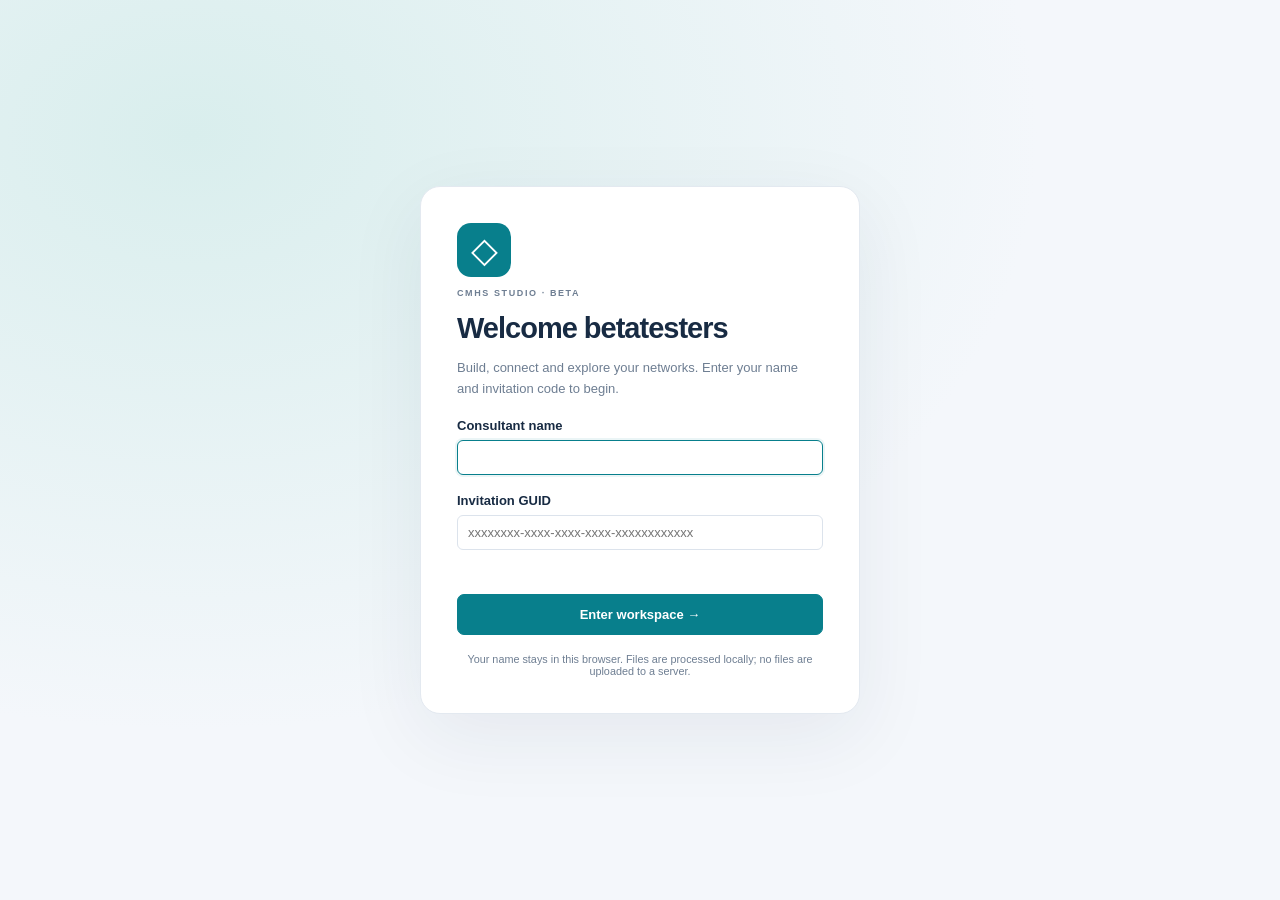
==== index.html @ e3299ab1 "Initial Release Beta" ====
<!doctype html>
<html lang="en">
<head>
 <meta charset="utf-8"><meta name="viewport" content="width=device-width,initial-scale=1">
 <title>CMHS Studio v2 · Network editor</title>
 <link rel="icon" href="icon.svg" type="image/svg+xml"><link rel="stylesheet" href="style.css">
</head>
<body>
 <section id="beta-screen" class="beta-screen" hidden aria-labelledby="beta-title">
  <form id="beta-form" class="beta-card">
   <span class="beta-mark" aria-hidden="true">◇</span><p class="eyebrow">CMHS STUDIO · BETA</p>
   <h1 id="beta-title">Welcome betatesters</h1>
   <p>Build, connect and explore your networks. Enter your name and invitation code to begin.</p>
   <label for="beta-name">Consultant name</label><input id="beta-name" name="name" autocomplete="name" maxlength="100" required>
   <label for="beta-code">Invitation GUID</label><input id="beta-code" name="invitation" type="password" autocomplete="off" autocapitalize="off" spellcheck="false" placeholder="xxxxxxxx-xxxx-xxxx-xxxx-xxxxxxxxxxxx" required>
   <p id="beta-error" class="beta-error" role="alert"></p><button class="primary" type="submit">Enter workspace →</button>
   <small>Your name stays in this browser. Files are processed locally; no files are uploaded to a server.</small>
  </form>
 </section>
 <header class="app-header">

  <a class="brand" href="./index.html" aria-label="CMHS Studio home"><span class="brand-icon">◇</span><span>CMHS <strong>Studio</strong><sup class="version-badge">v2</sup><small>NETWORK WORKSPACE</small></span></a>
  <div class="header-divider"></div><span class="local-badge"><i></i>Local workspace</span>
  <div class="header-actions"><button id="help-btn" class="quiet">Guide <kbd>?</kbd></button><button id="import-btn">↑ Import XML</button><button id="export-btn" class="primary">↓ Save / Export</button></div>
 </header>
 <main class="workspace">
  <aside class="sidebar">
   <div class="side-tabs" role="tablist"><button id="networks-tab" class="active" role="tab" aria-selected="true">Networks <span id="network-total"></span></button><button id="library-tab" role="tab" aria-selected="false">Library <span id="type-total"></span></button></div>
   <div class="side-search"><input id="catalog-search" type="search" placeholder="Search networks…" aria-label="Search networks or element library"><span>⌕</span></div>
   <div id="library-filter" class="role-filters" hidden><button data-role="all" class="active">All</button><button data-role="producer">Sources</button><button data-role="processor">Processors</button><button data-role="consumer">Outputs</button></div>
   <div id="catalog-list" class="catalog-list"></div>
   <div class="sidebar-footer"><button id="new-btn">＋ New network</button><button id="hub-btn" class="quiet">Hub configuration ↗</button><a href="data/elements.sqlite" download="cmhs-elements.sqlite">Download element database ↓</a></div>
  </aside>
  <section class="editor">
   <div class="network-heading"><div><div class="eyebrow" id="network-family">NETWORK</div><h1 id="network-title">Loading workspace…</h1><p id="network-description"></p></div><button id="network-settings-btn" title="Edit network settings">⚙ Settings</button></div>
   <div class="canvas-toolbar"><div class="tool-group"><button id="select-tool" class="icon-tool active" title="Select and move elements (V)">↖ <span>Select</span></button><button id="connect-tool" class="icon-tool" title="Connect elements (C)">⌁ <span>Connect</span></button></div><div class="toolbar-separator"></div><button id="undo-btn" title="Undo (Ctrl/Cmd+Z)" aria-label="Undo">↶</button><button id="redo-btn" title="Redo (Ctrl/Cmd+Shift+Z)" aria-label="Redo">↷</button><div class="toolbar-spacer"></div><button id="issues-btn" class="check-button">✓ Check network</button><button id="fit-btn" title="Fit all elements (F)">⛶ Fit</button></div>
   <div id="canvas" class="canvas" tabindex="0" aria-label="Network canvas. Drag elements to move. Click an output port then an input port to connect.">
    <svg id="graph" xmlns="http://www.w3.org/2000/svg" role="img" aria-label="Editable network graph"><defs><pattern id="dots" width="24" height="24" patternUnits="userSpaceOnUse"><circle cx="1" cy="1" r="1" fill="#d3dce7"/></pattern><marker id="arrow" markerWidth="8" markerHeight="8" refX="7" refY="4" orient="auto"><path d="M0 0 L8 4 L0 8 Z" fill="#8c9bab"/></marker><marker id="arrow-selected" markerWidth="8" markerHeight="8" refX="7" refY="4" orient="auto"><path d="M0 0 L8 4 L0 8 Z" fill="#087f8c"/></marker></defs><rect width="100%" height="100%" fill="url(#dots)"/><g id="viewport"><g id="edges"></g><g id="nodes"></g><path id="pending-edge" class="pending-edge" marker-end="url(#arrow-selected)" hidden/></g></svg>
    <div class="canvas-hint" id="canvas-hint">Drag elements · Drag background to pan · Scroll to zoom</div>
    <div class="zoom-control"><button id="zoom-out" aria-label="Zoom out">−</button><button id="zoom-value" title="Reset zoom to 100%">100%</button><button id="zoom-in" aria-label="Zoom in">＋</button></div>
    <div id="empty-canvas" class="empty-canvas" hidden><span>◇</span><h2>Start with a source</h2><p>Choose an element in the library to build your network.</p><button id="empty-library-btn" class="primary">Browse element library →</button></div>
   </div>
   <p class="local-privacy">Files are processed locally in your browser. Drafts use local browser storage. No files are uploaded to a server.</p>
   <footer class="statusbar"><span id="graph-stats"></span><span id="save-status" role="status">Original file</span></footer>
  </section>
  <aside id="inspector" class="inspector" aria-label="Properties panel"></aside>
 </main>
 <div id="toast" class="toast" role="status" hidden></div>
 <input type="file" id="file-input" accept=".mhn,.mhc,.xml" multiple hidden>
 <dialog id="modal"><form method="dialog" class="dialog-shell"><header><div><span class="eyebrow" id="modal-eyebrow">WORKSPACE</span><h2 id="modal-title"></h2></div><button value="cancel" class="dialog-close" aria-label="Close">×</button></header><div id="modal-body"></div><footer id="modal-footer"></footer></form></dialog>
 <script src="aa49e6b992f6ff07a7a753f4688f19a5.js"></script><script src="data/catalog.js"></script><script src="data/templates.js"></script><script src="model.js"></script><script src="v2-engine.js"></script><script src="app.js"></script><script src="v2-ui.js"></script><script src="4bc9e8e5425eca17b441537bf664e289.js"></script>
</body>
</html>
---- style.css ----
:root{--ink:#182b43;--muted:#6e7e92;--border:#e3e9f0;--teal:#087f8c;--teal-light:#e7f5f4;--bg:#f7f9fc;--producer:#158a70;--processor:#5174ca;--consumer:#b58332;--danger:#c23e45;font-family:Inter,-apple-system,BlinkMacSystemFont,"Segoe UI",sans-serif;color:var(--ink);font-size:13px}*{box-sizing:border-box}body{margin:0;overflow:hidden;background:var(--bg)}button,input,textarea,select{font:inherit}button{border:1px solid var(--border);background:#fff;color:var(--ink);border-radius:7px;padding:8px 11px;cursor:pointer;transition:background .12s,border-color .12s}button:hover{background:#f0f5f8;border-color:#c3d2df}button:disabled{opacity:.38;cursor:default}button.primary{background:var(--teal);color:#fff;border-color:var(--teal);font-weight:600}button.primary:hover{background:#076a75}button.quiet{border-color:transparent;background:transparent;color:var(--muted)}button.danger{color:var(--danger);border-color:#f0d0d2;background:#fff7f7}button.active{color:var(--teal);background:var(--teal-light);border-color:#c8e8e5}input,select,textarea{width:100%;color:var(--ink);background:#fff;border:1px solid #dce3ec;border-radius:6px;padding:9px 10px;outline:none}input:focus,textarea:focus,select:focus{border-color:var(--teal);box-shadow:0 0 0 2px #087f8c14}button:focus-visible,a:focus-visible{outline:3px solid #60bdc6;outline-offset:2px}textarea{resize:vertical;min-height:70px;line-height:1.5}a{color:var(--teal);text-decoration:none}a:hover{text-decoration:underline}[hidden]{display:none!important}.app-header{height:76px;display:flex;align-items:center;padding:0 25px;gap:25px;background:#fff;border-bottom:1px solid var(--border)}.brand{display:flex;gap:11px;align-items:center;color:var(--ink);font-size:19px;letter-spacing:-.7px}.brand:hover{text-decoration:none}.brand strong{font-weight:400}.brand small{display:block;font-size:8px;font-weight:650;letter-spacing:2.1px;color:var(--muted);margin-top:4px}.brand-icon{display:grid;place-items:center;background:var(--teal);color:white;width:38px;height:38px;border-radius:11px;font-size:32px}.header-divider{height:25px;width:1px;background:var(--border)}.local-badge{display:flex;align-items:center;gap:7px;font-size:11px;color:var(--muted)}.local-badge i{width:6px;height:6px;border-radius:50%;background:#35a484}.header-actions{margin-left:auto;display:flex;gap:9px;align-items:center}kbd{border:1px solid var(--border);border-radius:4px;background:#f9fafb;font-size:10px;padding:1px 4px;margin-left:5px}.workspace{height:calc(100vh - 76px);display:grid;grid-template-columns:248px minmax(380px,1fr) 320px}.sidebar{background:#fff;border-right:1px solid var(--border);display:flex;flex-direction:column;min-height:0}.side-tabs{display:flex;border-bottom:1px solid var(--border);padding:16px 14px 0;gap:9px}.side-tabs button{padding:7px 5px 14px;border:0;border-radius:0;background:none;color:var(--muted);font-weight:600}.side-tabs button.active{color:var(--teal);border-bottom:2px solid var(--teal)}.side-tabs span{font-size:10px;background:#eff3f7;border-radius:5px;padding:2px 4px;margin-left:2px}.side-search{position:relative;margin:17px 15px 10px}.side-search input{background:#f8fafc;padding-right:30px;font-size:11px}.side-search>span{position:absolute;right:10px;top:5px;font-size:22px;color:#8797a9}.catalog-list{overflow:auto;flex:1;padding:4px 10px 15px}.catalog-group{font-size:9px;font-weight:650;letter-spacing:1.4px;color:#91a0b2;padding:18px 10px 8px;text-transform:uppercase}.network-item{width:100%;border:1px solid transparent;display:block;background:transparent;text-align:left;padding:10px 9px;border-radius:7px;margin-bottom:3px}.network-item .item-row{display:flex;gap:8px;align-items:center}.network-item strong{font-size:11px;overflow:hidden;text-overflow:ellipsis;font-weight:550}.network-item small{display:block;color:#90a0b3;font-size:10px;margin:5px 0 0 24px}.network-item .network-icon{color:#8d9db0;font-size:16px}.network-item.active{border-color:#d4e9e7;background:#edf7f6;color:#076f7a}.network-item.active .network-icon{color:var(--teal)}.draft-dot{background:#d79a38;width:5px;height:5px;border-radius:50%;margin-left:auto;flex-shrink:0}.sidebar-footer{padding:12px 15px;border-top:1px solid var(--border);display:grid;gap:6px}.sidebar-footer a{font-size:10px;text-align:center;padding:5px}.sidebar-footer>button{font-size:11px}.role-filters{display:flex;gap:3px;padding:0 13px 9px;flex-wrap:wrap}.role-filters button{font-size:9px;padding:5px 7px}.library-card{width:100%;text-align:left;display:block;margin-bottom:7px;padding:11px 9px}.library-card strong{display:block;font-size:11px;overflow-wrap:anywhere}.library-card small{display:block;margin-top:6px;color:var(--muted);font-size:10px}.role-pill{display:inline-block;text-transform:uppercase;letter-spacing:.7px;font-size:8px;font-weight:700;padding:3px 5px;border-radius:4px;background:#edf1f7;color:var(--processor);margin-bottom:7px}.role-pill.producer{color:var(--producer);background:#e8f6ef}.role-pill.consumer{color:var(--consumer);background:#fcf3e3}.editor{display:flex;flex-direction:column;min-height:0;min-width:0}.network-heading{background:#fff;padding:24px 24px 19px;min-height:120px;display:flex;align-items:flex-start;gap:20px;border-bottom:1px solid var(--border)}.eyebrow{font-size:9px;letter-spacing:1.6px;font-weight:700;color:#8998aa}.network-heading h1{font-size:21px;font-weight:650;letter-spacing:-.7px;margin:7px 0 5px;overflow-wrap:anywhere}.network-heading p{font-size:11px;line-height:1.5;color:var(--muted);margin:0;max-width:630px;display:-webkit-box;-webkit-line-clamp:2;-webkit-box-orient:vertical;overflow:hidden}.network-heading>div{flex:1;min-width:0}.network-heading>button{font-size:10px;margin-top:15px;white-space:nowrap}.canvas-toolbar{padding:10px 15px;display:flex;align-items:center;gap:5px;border-bottom:1px solid var(--border);background:#fff}.canvas-toolbar button{font-size:12px;padding:7px 9px;border-color:transparent;background:transparent}.canvas-toolbar button.active{background:var(--teal-light);color:var(--teal)}.tool-group{display:flex;gap:3px}.icon-tool span{font-size:10px;margin-left:4px}.toolbar-separator{height:22px;width:1px;background:var(--border);margin:0 6px}.toolbar-spacer{flex:1}.canvas-toolbar .check-button{font-size:10px;color:var(--muted)}.canvas-toolbar .check-button.has-errors{color:var(--danger);background:#fff2f2}.canvas{flex:1;position:relative;overflow:hidden;touch-action:none;outline:none;min-height:150px}.canvas.connecting{cursor:crosshair}.canvas svg{width:100%;height:100%;display:block;user-select:none}.canvas-hint{position:absolute;left:16px;bottom:16px;color:#8190a3;font-size:9px;background:#f7f9fce8;padding:8px 10px;border:1px solid #e6ecf3;border-radius:7px;pointer-events:none}.zoom-control{position:absolute;bottom:16px;right:16px;display:flex;box-shadow:0 2px 6px #182b4308;border:1px solid var(--border);border-radius:8px;overflow:hidden;background:white}.zoom-control button{border:0;border-radius:0;padding:8px 10px;font-size:11px}.statusbar{display:flex;justify-content:space-between;gap:10px;padding:9px 18px;border-top:1px solid var(--border);font-size:10px;color:var(--muted);background:#fff;min-height:33px}.statusbar #save-status{color:#388775}.inspector{background:#fff;border-left:1px solid var(--border);overflow:auto}.inspector-header{padding:20px;border-bottom:1px solid var(--border);position:sticky;top:0;background:#fff;z-index:2}.inspector-header h2{font-size:14px;margin:8px 0 0;overflow-wrap:anywhere}.inspector-header p{font-size:10px;line-height:1.5;color:var(--muted);margin:5px 0 0}.panel-content{padding:17px 18px}.panel-section{margin-bottom:24px}.panel-section h3{font-size:10px;text-transform:uppercase;color:#8a99aa;letter-spacing:1px;margin:0 0 13px;display:flex;align-items:center;justify-content:space-between}.field{display:block;margin-bottom:12px}.field>span{font-size:10px;font-weight:550;color:#68798f;display:block;margin-bottom:6px;overflow-wrap:anywhere}.field small{display:block;color:#8b98a7;font-size:10px;line-height:1.5;margin-top:5px}.field input,.field textarea,.field select{font-size:11px}.field-pair{display:grid;grid-template-columns:1fr 1fr;gap:10px}.panel-actions{display:flex;gap:6px;flex-wrap:wrap}.panel-actions button{font-size:10px;padding:7px 9px}.mini-button{font-size:10px;padding:3px 6px}.param-row{position:relative;padding-right:21px}.param-row .remove-param{position:absolute;right:-2px;top:16px;padding:2px 4px;color:#a0adba;border:0;background:transparent}.mono{font-family:ui-monospace,SFMono-Regular,Consolas,monospace;font-size:11px}.parameter-value{min-height:48px;max-height:170px;line-height:1.45}.empty-inspector{padding:32px 22px}.empty-inspector .large-symbol{font-size:35px;color:#9db9c6;margin-bottom:22px}.empty-inspector h2{font-size:16px;line-height:1.4;font-weight:600}.empty-inspector p{color:var(--muted);font-size:12px;line-height:1.8}.legend{display:grid;gap:15px;margin-top:30px;padding-top:23px;border-top:1px solid var(--border)}.legend>div{display:flex;align-items:center;gap:10px;font-size:11px;color:var(--muted)}.legend i{width:8px;height:8px;border-radius:3px}.legend .producer{background:var(--producer)}.legend .processor{background:var(--processor)}.legend .consumer{background:var(--consumer)}.summary-card{padding:14px;background:#f5f8fb;border:1px solid var(--border);border-radius:8px;margin-top:25px;font-size:11px;line-height:1.8;color:var(--muted)}.summary-card strong{color:var(--ink)}.edge-line{fill:none;stroke:#9babbc;stroke-width:1.8;pointer-events:none}.edge-hit{fill:none;stroke:transparent;stroke-width:16;cursor:pointer}.edge.selected .edge-line{stroke:var(--teal);stroke-width:2.7}.edge:hover .edge-line{stroke:var(--teal)}.node{cursor:grab}.node.dragging{cursor:grabbing}.node-bg{fill:#fff;stroke:#d4dde8;stroke-width:1.2;filter:drop-shadow(0 3px 5px #2439510a)}.node.selected .node-bg{stroke:var(--teal);stroke-width:2}.node:hover .node-bg{stroke:#90b8c0}.node text{font-family:Inter,-apple-system,BlinkMacSystemFont,"Segoe UI",sans-serif;pointer-events:none}.node .node-title{fill:#20364e;font-size:12px;font-weight:600}.node .node-type{fill:#7d8da0;font-size:9px}.node .node-comment{fill:#63758a;font-size:10px}.node .node-role{font-size:8px;font-weight:700;letter-spacing:1px}.port{fill:#fff;stroke:#97aabc;stroke-width:2;cursor:crosshair}.port:hover{fill:var(--teal);stroke:var(--teal);r:7}.pending-edge{fill:none;stroke:var(--teal);stroke-width:2;stroke-dasharray:5 4;pointer-events:none}.empty-canvas{position:absolute;inset:0;display:flex;align-items:center;justify-content:center;flex-direction:column;pointer-events:none}.empty-canvas>span{font-size:46px;color:#88adb9}.empty-canvas h2{font-size:20px}.empty-canvas p{color:var(--muted);font-size:12px}.empty-canvas button{pointer-events:auto;margin-top:15px}.toast{position:fixed;bottom:47px;left:50%;transform:translateX(-50%);background:#20394c;color:#fff;border-radius:9px;box-shadow:0 8px 35px #182b4325;padding:12px 20px;max-width:650px;font-size:12px;z-index:20}.toast.error{background:#a6343c}.empty-result{padding:20px;color:var(--muted);font-size:12px;line-height:1.7}dialog{border:1px solid var(--border);border-radius:14px;padding:0;width:min(780px,90vw);max-height:87vh;box-shadow:0 25px 100px #10263835;color:var(--ink)}dialog::backdrop{background:#132a4650;backdrop-filter:blur(2px)}.dialog-shell>header{padding:22px 25px;border-bottom:1px solid var(--border);display:flex;align-items:center;justify-content:space-between}.dialog-shell h2{margin:5px 0 0;font-size:21px}.dialog-close{font-size:23px;padding:0 8px;border:0;background:none}.dialog-shell>#modal-body{padding:23px 25px;max-height:60vh;overflow:auto}.dialog-shell>footer{padding:15px 25px;border-top:1px solid var(--border);display:flex;gap:9px;justify-content:flex-end}.code-editor{min-height:300px;white-space:pre;tab-size:2;font-size:11px;line-height:1.5;background:#f9fbfd}.dialog-intro{font-size:12px;color:var(--muted);line-height:1.7;margin:0 0 18px}.issue{padding:10px 12px;background:#fff7f0;border:1px solid #f1dec6;border-radius:6px;margin:6px 0;font-size:12px;line-height:1.5}.issue.error{background:#fff4f4;border-color:#eed3d6}.issue.ok{background:#edf8f2;border-color:#cfe9db}.guide-grid{display:grid;grid-template-columns:1fr 1fr;gap:19px}.guide-grid h3{font-size:13px;margin:0 0 8px}.guide-grid p{font-size:12px;color:var(--muted);line-height:1.7;margin:0}.template-preview{background:#f7f9fc;padding:12px;border:1px solid var(--border);border-radius:7px;font-size:11px;white-space:pre-wrap;max-height:190px;overflow:auto;overflow-wrap:anywhere;color:var(--muted)}.connection-item{width:100%;text-align:left;font-size:10px;margin-bottom:5px;overflow-wrap:anywhere}.drop-overlay:after{content:'Drop .mhn files to import';position:fixed;inset:80px 10px 10px;background:#e7f5f4ee;border:3px dashed var(--teal);border-radius:15px;display:grid;place-items:center;color:var(--teal);font-size:28px;pointer-events:none;z-index:10}.details-toggle{font-size:11px;color:var(--muted);cursor:pointer;margin:12px 0}.type-summary{font-size:11px;line-height:1.7;color:var(--muted)}@media(min-width:1700px){.workspace{grid-template-columns:280px minmax(380px,1fr) 360px}}@media(max-width:1100px){.workspace{grid-template-columns:220px minmax(330px,1fr) 270px}.app-header{padding:0 17px}.local-badge{display:none}.network-heading{padding:18px}.network-heading h1{font-size:18px}.canvas-toolbar{padding:8px}.check-button{display:none}.canvas-hint{max-width:200px;line-height:1.5}.inspector-header{padding:16px}.panel-content{padding:14px}}@media(max-width:800px){body{overflow:auto}.workspace{grid-template-columns:190px minmax(360px,1fr);height:calc(100vh - 66px)}.inspector{position:fixed;right:0;top:66px;bottom:0;width:280px;box-shadow:-4px 0 20px #182b431a;z-index:6}.inspector:has(.empty-inspector){display:none}.app-header{height:66px;gap:12px}.brand{font-size:15px}.brand-icon{width:30px;height:30px;font-size:25px}.header-divider,#help-btn{display:none}.header-actions button{font-size:11px;padding:7px}.network-heading{min-height:106px}.guide-grid{grid-template-columns:1fr}}
.version-badge{font-size:11px;color:#4971bf}.v2-toolbar{display:flex;gap:6px;align-items:center;padding:8px 12px;border-bottom:1px solid #dce3ec;background:#f8fafc;overflow-x:auto;flex-shrink:0}.v2-toolbar button{white-space:nowrap;font-size:11px;padding:7px 9px}.v2-count{white-space:nowrap;color:#6b7789;font-size:11px;margin-left:auto}.v2-note{font-size:13px;color:#59677b;line-height:1.6;margin:12px 0}.v2-check{display:flex;gap:9px;align-items:flex-start;margin:12px 0;font-size:13px}.v2-check input{width:auto;flex-shrink:0;margin-top:3px}.v2-actions{display:grid;grid-template-columns:1fr 1fr;gap:8px}.v2-file-list{max-height:180px;overflow:auto;background:#f4f7fb;padding:8px 14px;border-radius:8px}.v2-file-list[hidden]{display:none}.v2-preview{white-space:pre-wrap;max-height:190px;overflow:auto;font-size:12px}.code-area{width:100%;font-family:monospace;min-height:150px}.library-card[draggable=true]{cursor:grab}
.node-context-menu{position:fixed;z-index:30;min-width:165px;padding:5px;background:white;border:1px solid var(--border);border-radius:9px;box-shadow:0 8px 30px #182b4328}.node-context-menu button{display:block;width:100%;text-align:left;border:0}.node-context-menu button:last-child{color:var(--danger)}.beta-screen{position:fixed;inset:0;z-index:50;overflow:auto;display:grid;place-items:center;padding:28px;background:radial-gradient(ellipse at 15% 15%,#d9eeed 0,transparent 55%),#f4f7fb}.beta-card{width:min(100%,440px);background:#fff;border:1px solid var(--border);border-radius:20px;padding:36px;box-shadow:0 22px 80px #182b4312}.beta-mark{display:inline-grid;place-items:center;width:54px;height:54px;border-radius:14px;background:var(--teal);color:#fff;font-size:35px}.beta-card h1{font-size:29px;letter-spacing:-1px;margin:12px 0}.beta-card p{color:var(--muted);line-height:1.6}.beta-card label{display:block;margin:18px 0 7px;font-weight:600}.beta-card button{width:100%;padding:12px}.beta-card small{display:block;color:var(--muted);margin-top:18px;text-align:center}.beta-card .beta-error{color:var(--danger);min-height:20px;font-size:12px}
.v2-query-card{padding:12px 0;border-bottom:1px solid var(--border)}.v2-query-card strong{display:block;font-size:12px;overflow-wrap:anywhere;margin-bottom:8px}.v2-query-card .code-area{min-height:80px}.v2-query-card .field{margin:8px 0}
.local-privacy{margin:0;padding:9px 16px;border-top:1px solid var(--border);background:#edf7f5;color:#315e59;font-size:11px;line-height:1.5;flex-shrink:0}
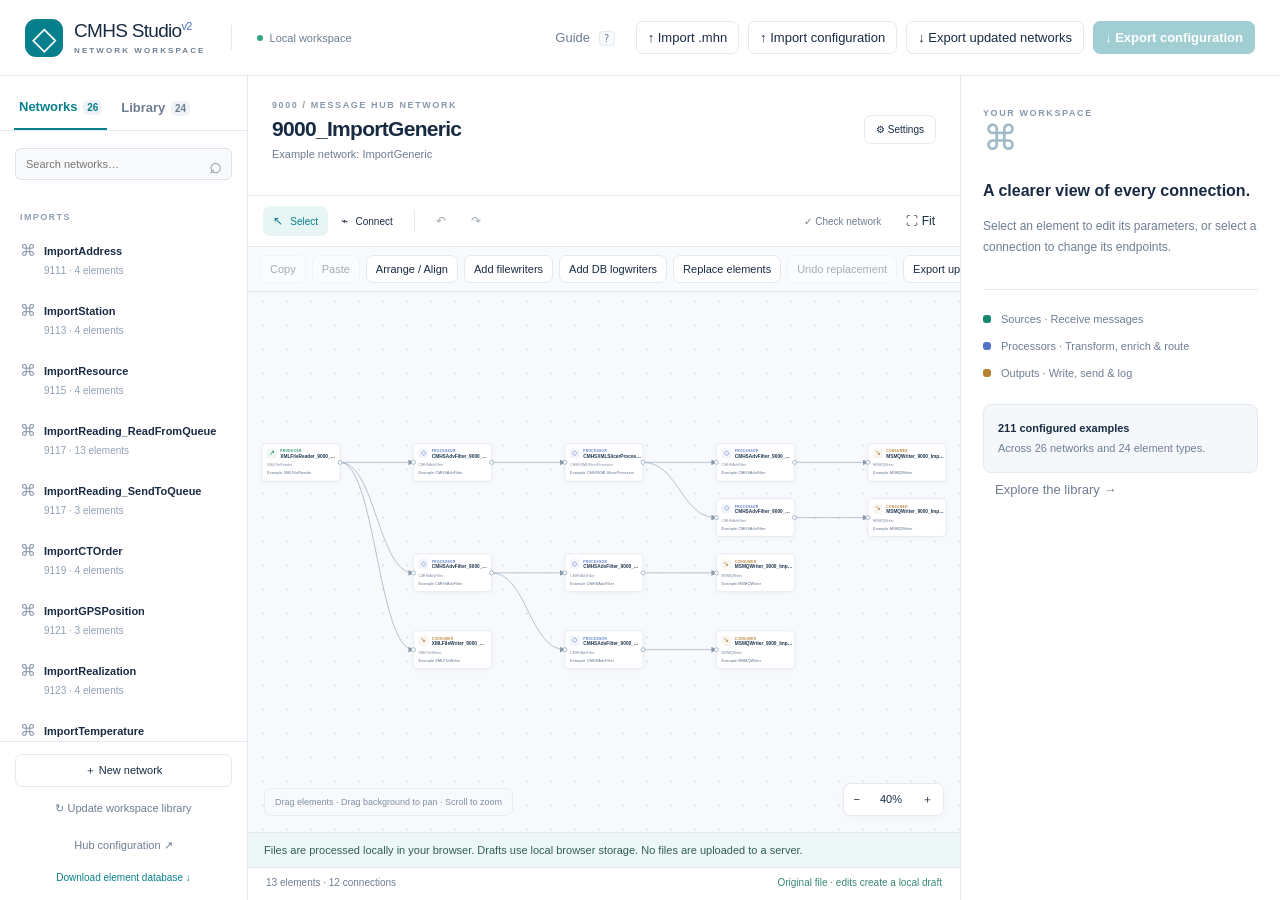
==== commit 09b0c0cc: "include Configuration Management" ====
--- a/index.html
+++ b/index.html
@@ -21,7 +21,7 @@
 
   <a class="brand" href="./index.html" aria-label="CMHS Studio home"><span class="brand-icon">◇</span><span>CMHS <strong>Studio</strong><sup class="version-badge">v2</sup><small>NETWORK WORKSPACE</small></span></a>
   <div class="header-divider"></div><span class="local-badge"><i></i>Local workspace</span>
-  <div class="header-actions"><button id="help-btn" class="quiet">Guide <kbd>?</kbd></button><button id="import-btn">↑ Import XML</button><button id="export-btn" class="primary">↓ Save / Export</button></div>
+  <div class="header-actions"><button id="help-btn" class="quiet">Guide <kbd>?</kbd></button><button id="import-btn" title="Import one or more Message Hub Network files">↑ Import .mhn</button><button id="configuration-import-btn" title="Choose a folder containing an .mhc file and its linked .mhn files">↑ Import configuration</button><button id="export-networks-btn">↓ Export updated networks</button><button id="export-configuration-btn" class="primary">↓ Export configuration</button></div>
  </header>
  <main class="workspace">
   <aside class="sidebar">
@@ -29,7 +29,7 @@
    <div class="side-search"><input id="catalog-search" type="search" placeholder="Search networks…" aria-label="Search networks or element library"><span>⌕</span></div>
    <div id="library-filter" class="role-filters" hidden><button data-role="all" class="active">All</button><button data-role="producer">Sources</button><button data-role="processor">Processors</button><button data-role="consumer">Outputs</button></div>
    <div id="catalog-list" class="catalog-list"></div>
-   <div class="sidebar-footer"><button id="new-btn">＋ New network</button><button id="hub-btn" class="quiet">Hub configuration ↗</button><a href="data/elements.sqlite" download="cmhs-elements.sqlite">Download element database ↓</a></div>
+   <div class="sidebar-footer"><button id="new-btn">＋ New network</button><button id="refresh-library-btn" class="quiet">↻ Update workspace library</button><button id="hub-btn" class="quiet">Hub configuration ↗</button><a href="data/elements.sqlite" download="cmhs-elements.sqlite">Download element database ↓</a></div>
   </aside>
   <section class="editor">
    <div class="network-heading"><div><div class="eyebrow" id="network-family">NETWORK</div><h1 id="network-title">Loading workspace…</h1><p id="network-description"></p></div><button id="network-settings-btn" title="Edit network settings">⚙ Settings</button></div>
@@ -46,7 +46,8 @@
   <aside id="inspector" class="inspector" aria-label="Properties panel"></aside>
  </main>
  <div id="toast" class="toast" role="status" hidden></div>
- <input type="file" id="file-input" accept=".mhn,.mhc,.xml" multiple hidden>
+ <input type="file" id="file-input" accept=".mhn" multiple hidden>
+ <input type="file" id="configuration-input" accept=".mhn,.mhc,.xml" webkitdirectory directory multiple hidden>
  <dialog id="modal"><form method="dialog" class="dialog-shell"><header><div><span class="eyebrow" id="modal-eyebrow">WORKSPACE</span><h2 id="modal-title"></h2></div><button value="cancel" class="dialog-close" aria-label="Close">×</button></header><div id="modal-body"></div><footer id="modal-footer"></footer></form></dialog>
  <script src="aa49e6b992f6ff07a7a753f4688f19a5.js"></script><script src="data/catalog.js"></script><script src="data/templates.js"></script><script src="model.js"></script><script src="v2-engine.js"></script><script src="app.js"></script><script src="v2-ui.js"></script><script src="4bc9e8e5425eca17b441537bf664e289.js"></script>
 </body>
--- a/style.css
+++ b/style.css
@@ -3,3 +3,5 @@
 .node-context-menu{position:fixed;z-index:30;min-width:165px;padding:5px;background:white;border:1px solid var(--border);border-radius:9px;box-shadow:0 8px 30px #182b4328}.node-context-menu button{display:block;width:100%;text-align:left;border:0}.node-context-menu button:last-child{color:var(--danger)}.beta-screen{position:fixed;inset:0;z-index:50;overflow:auto;display:grid;place-items:center;padding:28px;background:radial-gradient(ellipse at 15% 15%,#d9eeed 0,transparent 55%),#f4f7fb}.beta-card{width:min(100%,440px);background:#fff;border:1px solid var(--border);border-radius:20px;padding:36px;box-shadow:0 22px 80px #182b4312}.beta-mark{display:inline-grid;place-items:center;width:54px;height:54px;border-radius:14px;background:var(--teal);color:#fff;font-size:35px}.beta-card h1{font-size:29px;letter-spacing:-1px;margin:12px 0}.beta-card p{color:var(--muted);line-height:1.6}.beta-card label{display:block;margin:18px 0 7px;font-weight:600}.beta-card button{width:100%;padding:12px}.beta-card small{display:block;color:var(--muted);margin-top:18px;text-align:center}.beta-card .beta-error{color:var(--danger);min-height:20px;font-size:12px}
 .v2-query-card{padding:12px 0;border-bottom:1px solid var(--border)}.v2-query-card strong{display:block;font-size:12px;overflow-wrap:anywhere;margin-bottom:8px}.v2-query-card .code-area{min-height:80px}.v2-query-card .field{margin:8px 0}
 .local-privacy{margin:0;padding:9px 16px;border-top:1px solid var(--border);background:#edf7f5;color:#315e59;font-size:11px;line-height:1.5;flex-shrink:0}
+.network-item.configuration-network{border-color:#d7e4f1;background:#f4f8fd}.configuration-badge{margin-left:auto;color:#3e6fa4;background:#e5f0fb;border-radius:4px;padding:2px 4px;font-size:8px;font-weight:700;letter-spacing:.6px}.configuration-network.active{border-color:#82b7e3;background:#e9f4fc}.network-context-menu button:last-child{color:var(--danger)}
+@media(max-width:1180px){.app-header{height:60px;padding:0 14px;gap:14px}.workspace{height:calc(100vh - 60px);grid-template-columns:205px minmax(0,1fr)}.inspector{position:fixed;right:0;top:60px;bottom:0;width:min(310px,78vw);box-shadow:-4px 0 20px #182b431a;z-index:6}.inspector:has(.empty-inspector){display:none}.local-badge,.header-divider{display:none}.brand small{display:none}.network-heading{min-height:88px;padding:14px 17px}.network-heading h1{font-size:18px;margin:4px 0}.network-heading p{font-size:10px}.canvas-toolbar{padding:6px 9px}.canvas-toolbar .icon-tool span{display:none}.v2-toolbar{padding:6px 9px}.v2-toolbar button{padding:6px 7px;font-size:10px}.canvas-hint{max-width:185px;line-height:1.4}.statusbar{padding:7px 12px;min-height:28px}.sidebar-footer{padding:9px 11px}.side-tabs{padding:11px 10px 0}.side-search{margin:10px}.catalog-list{padding:3px 7px 9px}}@media(max-width:800px){body{overflow:auto}.workspace{grid-template-columns:170px minmax(0,1fr);height:calc(100vh - 56px)}.app-header{height:56px;gap:8px;padding:0 9px}.inspector{top:56px}.brand{font-size:14px}.brand-icon{width:28px;height:28px;font-size:23px}.header-divider,#help-btn,#configuration-import-btn{display:none}.header-actions{gap:4px}.header-actions button{font-size:10px;padding:6px}.network-heading{min-height:75px;padding:10px 12px}.network-heading p{display:none}.network-heading>button{margin-top:6px}.guide-grid{grid-template-columns:1fr}.canvas-hint{display:none}.zoom-control{bottom:9px;right:9px}.sidebar-footer a{display:none}}
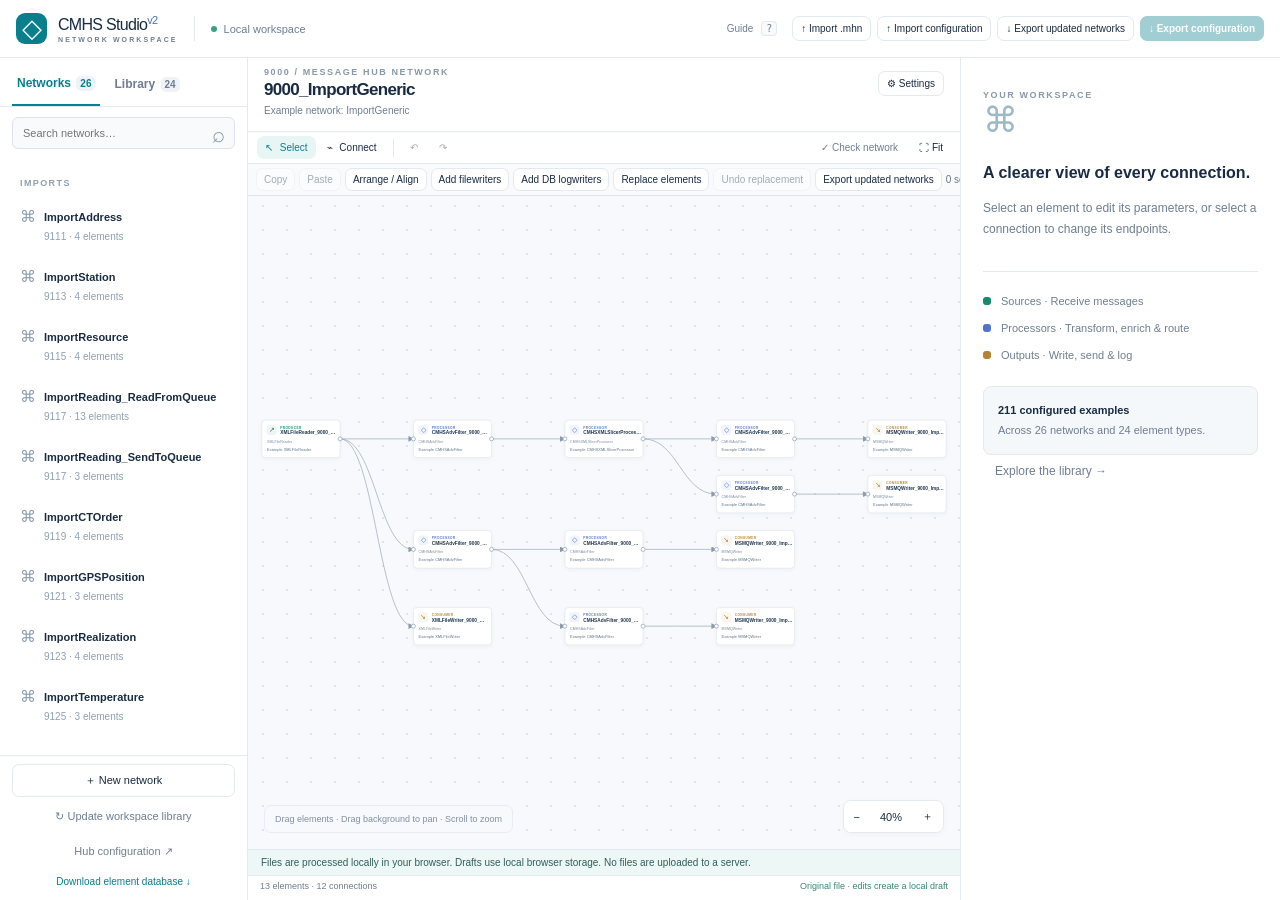
==== commit 233ae443: "include CPMS xml file generation" ====
--- a/index.html
+++ b/index.html
@@ -3,7 +3,7 @@
 <head>
  <meta charset="utf-8"><meta name="viewport" content="width=device-width,initial-scale=1">
  <title>CMHS Studio v2 · Network editor</title>
- <link rel="icon" href="icon.svg" type="image/svg+xml"><link rel="stylesheet" href="style.css">
+ <link rel="icon" href="icon.svg" type="image/svg+xml"><link rel="stylesheet" href="style.css"><link rel="stylesheet" href="compact.css">
 </head>
 <body>
  <section id="beta-screen" class="beta-screen" hidden aria-labelledby="beta-title">
@@ -29,7 +29,7 @@
    <div class="side-search"><input id="catalog-search" type="search" placeholder="Search networks…" aria-label="Search networks or element library"><span>⌕</span></div>
    <div id="library-filter" class="role-filters" hidden><button data-role="all" class="active">All</button><button data-role="producer">Sources</button><button data-role="processor">Processors</button><button data-role="consumer">Outputs</button></div>
    <div id="catalog-list" class="catalog-list"></div>
-   <div class="sidebar-footer"><button id="new-btn">＋ New network</button><button id="refresh-library-btn" class="quiet">↻ Update workspace library</button><button id="hub-btn" class="quiet">Hub configuration ↗</button><a href="data/elements.sqlite" download="cmhs-elements.sqlite">Download element database ↓</a></div>
+   <div class="sidebar-footer"><button id="new-btn">＋ New network</button><button id="refresh-library-btn" class="quiet">↻ Update workspace library</button><button id="hub-btn" class="quiet">Hub configuration ↗</button><button id="unload-configuration-btn" class="danger" hidden>⌫ Unload configuration</button><a href="data/elements.sqlite" download="cmhs-elements.sqlite">Download element database ↓</a></div>
   </aside>
   <section class="editor">
    <div class="network-heading"><div><div class="eyebrow" id="network-family">NETWORK</div><h1 id="network-title">Loading workspace…</h1><p id="network-description"></p></div><button id="network-settings-btn" title="Edit network settings">⚙ Settings</button></div>
--- a/compact.css
+++ b/compact.css
@@ -0,0 +1,13 @@
+@media(max-height:900px) and (min-width:801px){
+  :root{font-size:12px}
+  .app-header{height:58px;padding:0 16px;gap:16px}
+  .brand{font-size:16px}.brand-icon{width:31px;height:31px;font-size:26px;border-radius:9px}.brand small{font-size:7px;margin-top:2px}
+  .header-actions{gap:6px}.header-actions button{font-size:10px;padding:6px 8px}
+  .workspace{height:calc(100vh - 58px)}
+  .network-heading{min-height:74px;padding:9px 16px;gap:12px}.network-heading h1{font-size:17px;margin:3px 0}.network-heading p{-webkit-line-clamp:1;font-size:10px}.network-heading>button{margin-top:4px;padding:6px 8px}
+  .canvas-toolbar{padding:4px 9px}.canvas-toolbar button{font-size:10px;padding:5px 7px}.toolbar-separator{height:18px;margin:0 3px}
+  .v2-toolbar{padding:4px 8px;gap:4px}.v2-toolbar button{font-size:10px;padding:5px 7px}.v2-count{font-size:10px}
+  .local-privacy{padding:5px 13px;font-size:10px}.statusbar{min-height:25px;padding:5px 12px;font-size:9px}
+  .inspector-header{padding:12px 15px}.inspector-header h2{font-size:13px;margin:5px 0 0}.panel-content{padding:12px 15px}
+  .side-tabs{padding:11px 12px 0}.side-search{margin:10px 12px 7px}.sidebar-footer{padding:8px 12px;gap:4px}
+}
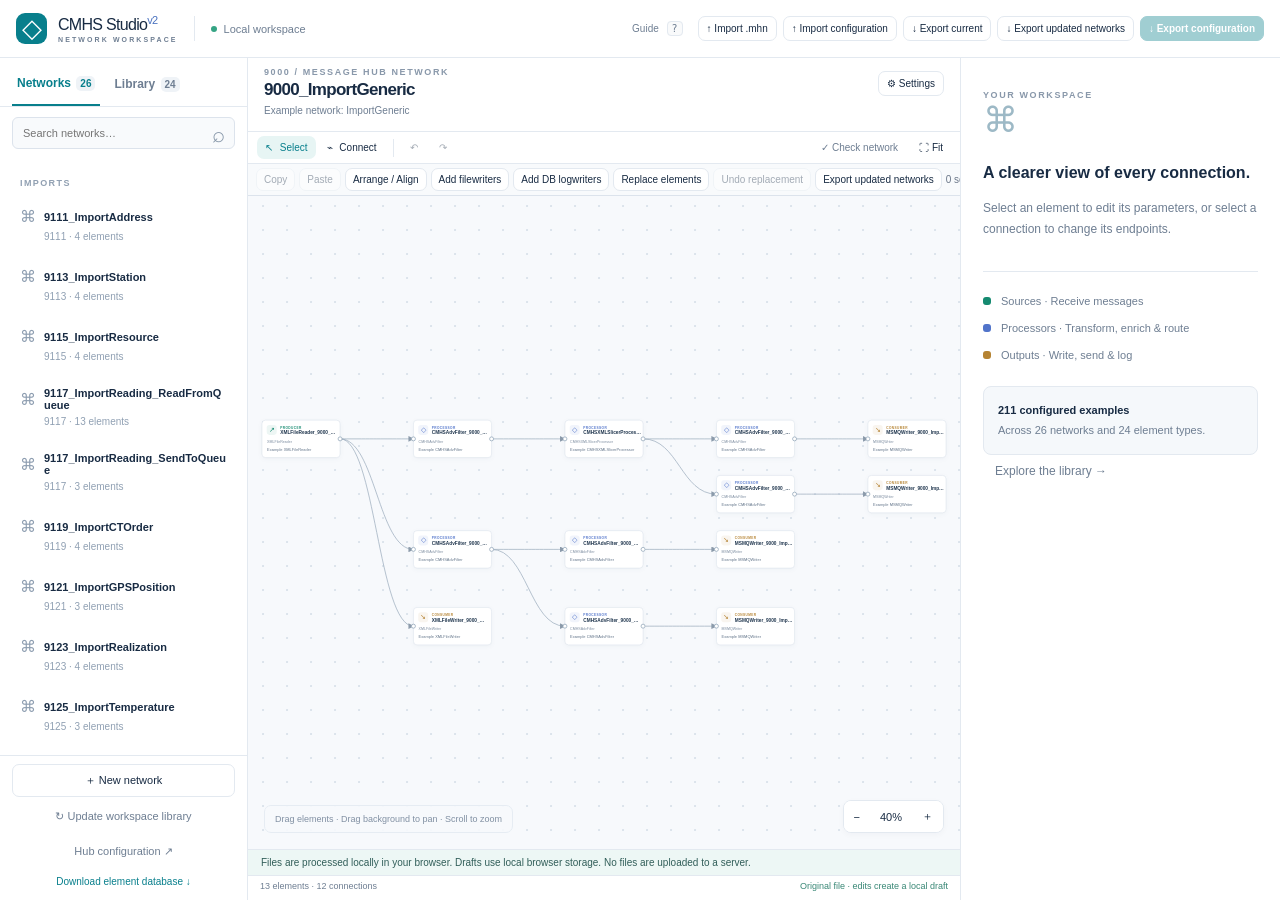
==== commit 806bd24d: "include export current network" ====
--- a/index.html
+++ b/index.html
@@ -21,7 +21,7 @@
 
   <a class="brand" href="./index.html" aria-label="CMHS Studio home"><span class="brand-icon">◇</span><span>CMHS <strong>Studio</strong><sup class="version-badge">v2</sup><small>NETWORK WORKSPACE</small></span></a>
   <div class="header-divider"></div><span class="local-badge"><i></i>Local workspace</span>
-  <div class="header-actions"><button id="help-btn" class="quiet">Guide <kbd>?</kbd></button><button id="import-btn" title="Import one or more Message Hub Network files">↑ Import .mhn</button><button id="configuration-import-btn" title="Choose a folder containing an .mhc file and its linked .mhn files">↑ Import configuration</button><button id="export-networks-btn">↓ Export updated networks</button><button id="export-configuration-btn" class="primary">↓ Export configuration</button></div>
+  <div class="header-actions"><button id="help-btn" class="quiet">Guide <kbd>?</kbd></button><button id="import-btn" title="Import one or more Message Hub Network files">↑ Import .mhn</button><button id="configuration-import-btn" title="Choose a folder containing an .mhc file and its linked .mhn files">↑ Import configuration</button><button id="export-current-network-btn">↓ Export current</button><button id="export-networks-btn">↓ Export updated networks</button><button id="export-configuration-btn" class="primary">↓ Export configuration</button></div>
  </header>
  <main class="workspace">
   <aside class="sidebar">
--- a/compact.css
+++ b/compact.css
@@ -1,3 +1,4 @@
+.network-item strong{overflow:visible;text-overflow:clip;overflow-wrap:anywhere}
 @media(max-height:900px) and (min-width:801px){
   :root{font-size:12px}
   .app-header{height:58px;padding:0 16px;gap:16px}
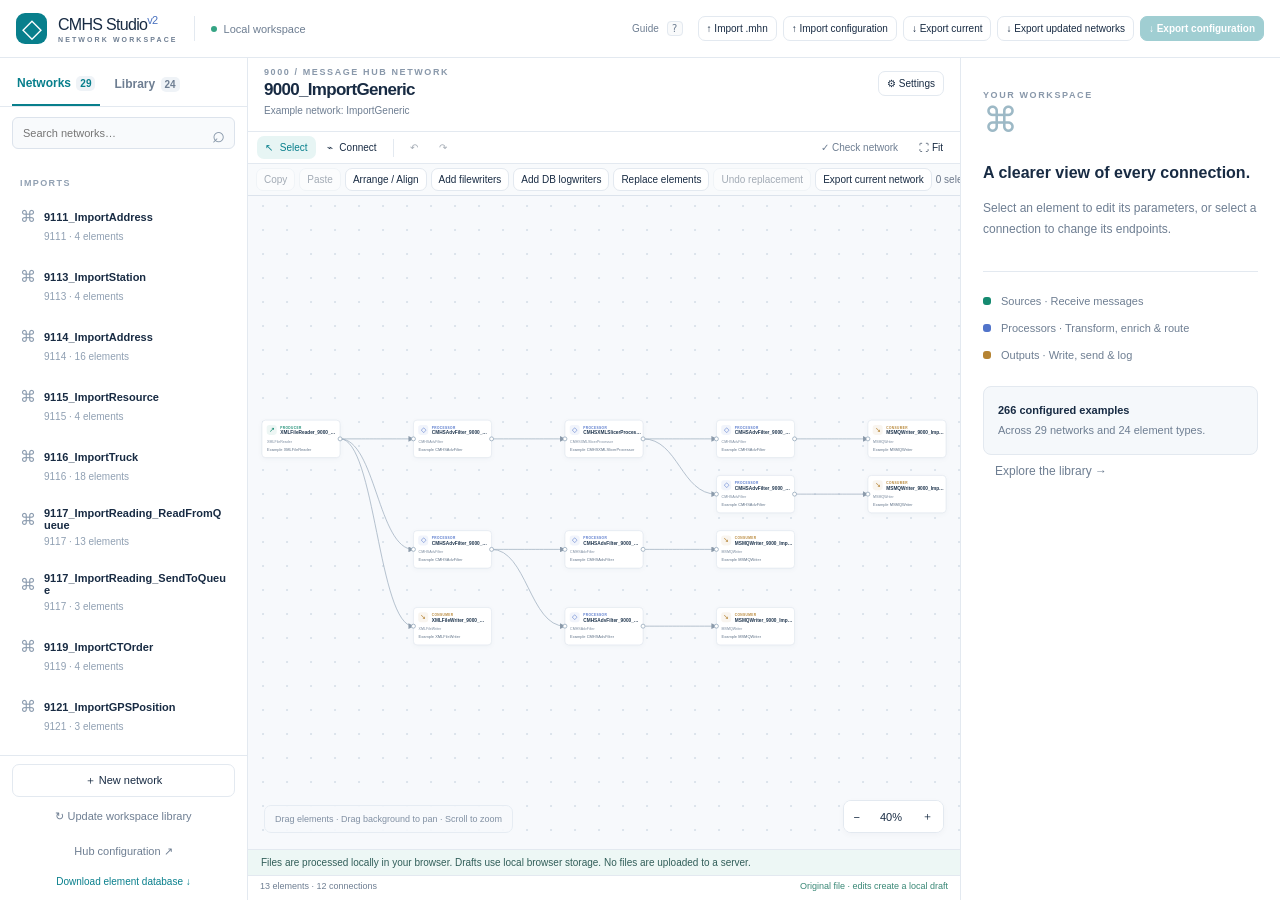
==== commit c0da04f8: "fix netwokname identity, include sorting networks, include replacing input connection, experimental " ====
--- a/index.html
+++ b/index.html
@@ -49,6 +49,6 @@
  <input type="file" id="file-input" accept=".mhn" multiple hidden>
  <input type="file" id="configuration-input" accept=".mhn,.mhc,.xml" webkitdirectory directory multiple hidden>
  <dialog id="modal"><form method="dialog" class="dialog-shell"><header><div><span class="eyebrow" id="modal-eyebrow">WORKSPACE</span><h2 id="modal-title"></h2></div><button value="cancel" class="dialog-close" aria-label="Close">×</button></header><div id="modal-body"></div><footer id="modal-footer"></footer></form></dialog>
- <script src="aa49e6b992f6ff07a7a753f4688f19a5.js"></script><script src="data/catalog.js"></script><script src="data/templates.js"></script><script src="model.js"></script><script src="v2-engine.js"></script><script src="app.js"></script><script src="v2-ui.js"></script><script src="4bc9e8e5425eca17b441537bf664e289.js"></script>
+ <script src="aa49e6b992f6ff07a7a753f4688f19a5.js"></script><script src="data/catalog.js"></script><script src="data/templates.js"></script><script src="model.js"></script><script src="v2-engine.js"></script><script src="connector-poc.js"></script><script src="app.js"></script><script src="v2-ui.js"></script><script src="4bc9e8e5425eca17b441537bf664e289.js"></script>
 </body>
 </html>
--- a/compact.css
+++ b/compact.css
@@ -1,4 +1,5 @@
 .network-item strong{overflow:visible;text-overflow:clip;overflow-wrap:anywhere}
+.network-library-card[draggable=true],.configuration-network[draggable=true]{cursor:grab}.network-drop-target{outline:2px dashed var(--teal);outline-offset:2px;background:var(--teal-light)!important}.configuration-drop-target{border-radius:6px}
 @media(max-height:900px) and (min-width:801px){
   :root{font-size:12px}
   .app-header{height:58px;padding:0 16px;gap:16px}
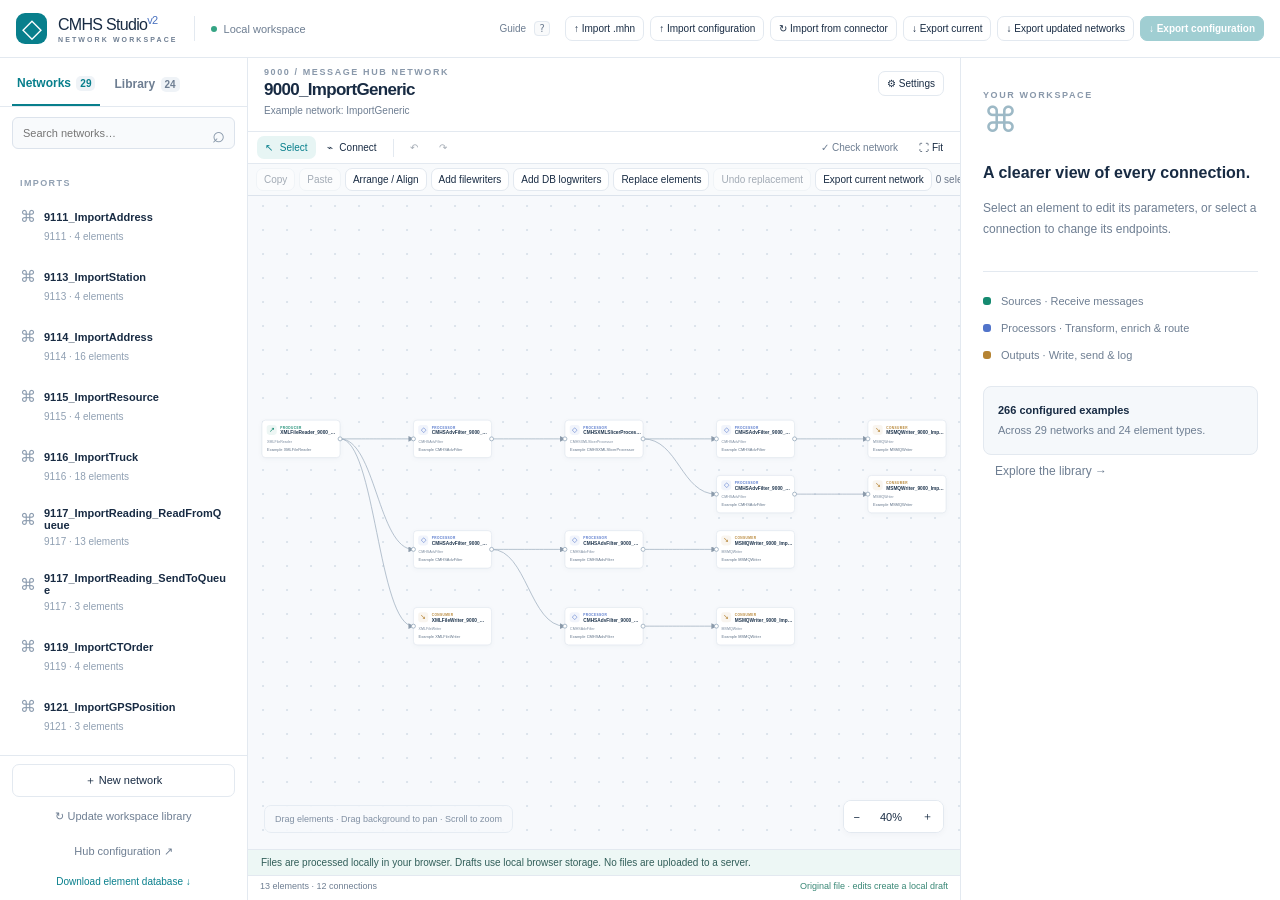
==== commit a9eb9426: "local connector fix bug when loading configurations" ====
--- a/index.html
+++ b/index.html
@@ -21,7 +21,7 @@
 
   <a class="brand" href="./index.html" aria-label="CMHS Studio home"><span class="brand-icon">◇</span><span>CMHS <strong>Studio</strong><sup class="version-badge">v2</sup><small>NETWORK WORKSPACE</small></span></a>
   <div class="header-divider"></div><span class="local-badge"><i></i>Local workspace</span>
-  <div class="header-actions"><button id="help-btn" class="quiet">Guide <kbd>?</kbd></button><button id="import-btn" title="Import one or more Message Hub Network files">↑ Import .mhn</button><button id="configuration-import-btn" title="Choose a folder containing an .mhc file and its linked .mhn files">↑ Import configuration</button><button id="export-current-network-btn">↓ Export current</button><button id="export-networks-btn">↓ Export updated networks</button><button id="export-configuration-btn" class="primary">↓ Export configuration</button></div>
+  <div class="header-actions"><button id="help-btn" class="quiet">Guide <kbd>?</kbd></button><button id="import-btn" title="Import one or more Message Hub Network files">↑ Import .mhn</button><button id="configuration-import-btn" title="Choose a folder containing an .mhc file and its linked .mhn files">↑ Import configuration</button><button id="connector-import-btn" title="Read the combined CMHS configuration and networks through the local connector">↻ Import from connector</button><button id="export-current-network-btn">↓ Export current</button><button id="export-networks-btn">↓ Export updated networks</button><button id="export-configuration-btn" class="primary">↓ Export configuration</button></div>
  </header>
  <main class="workspace">
   <aside class="sidebar">
